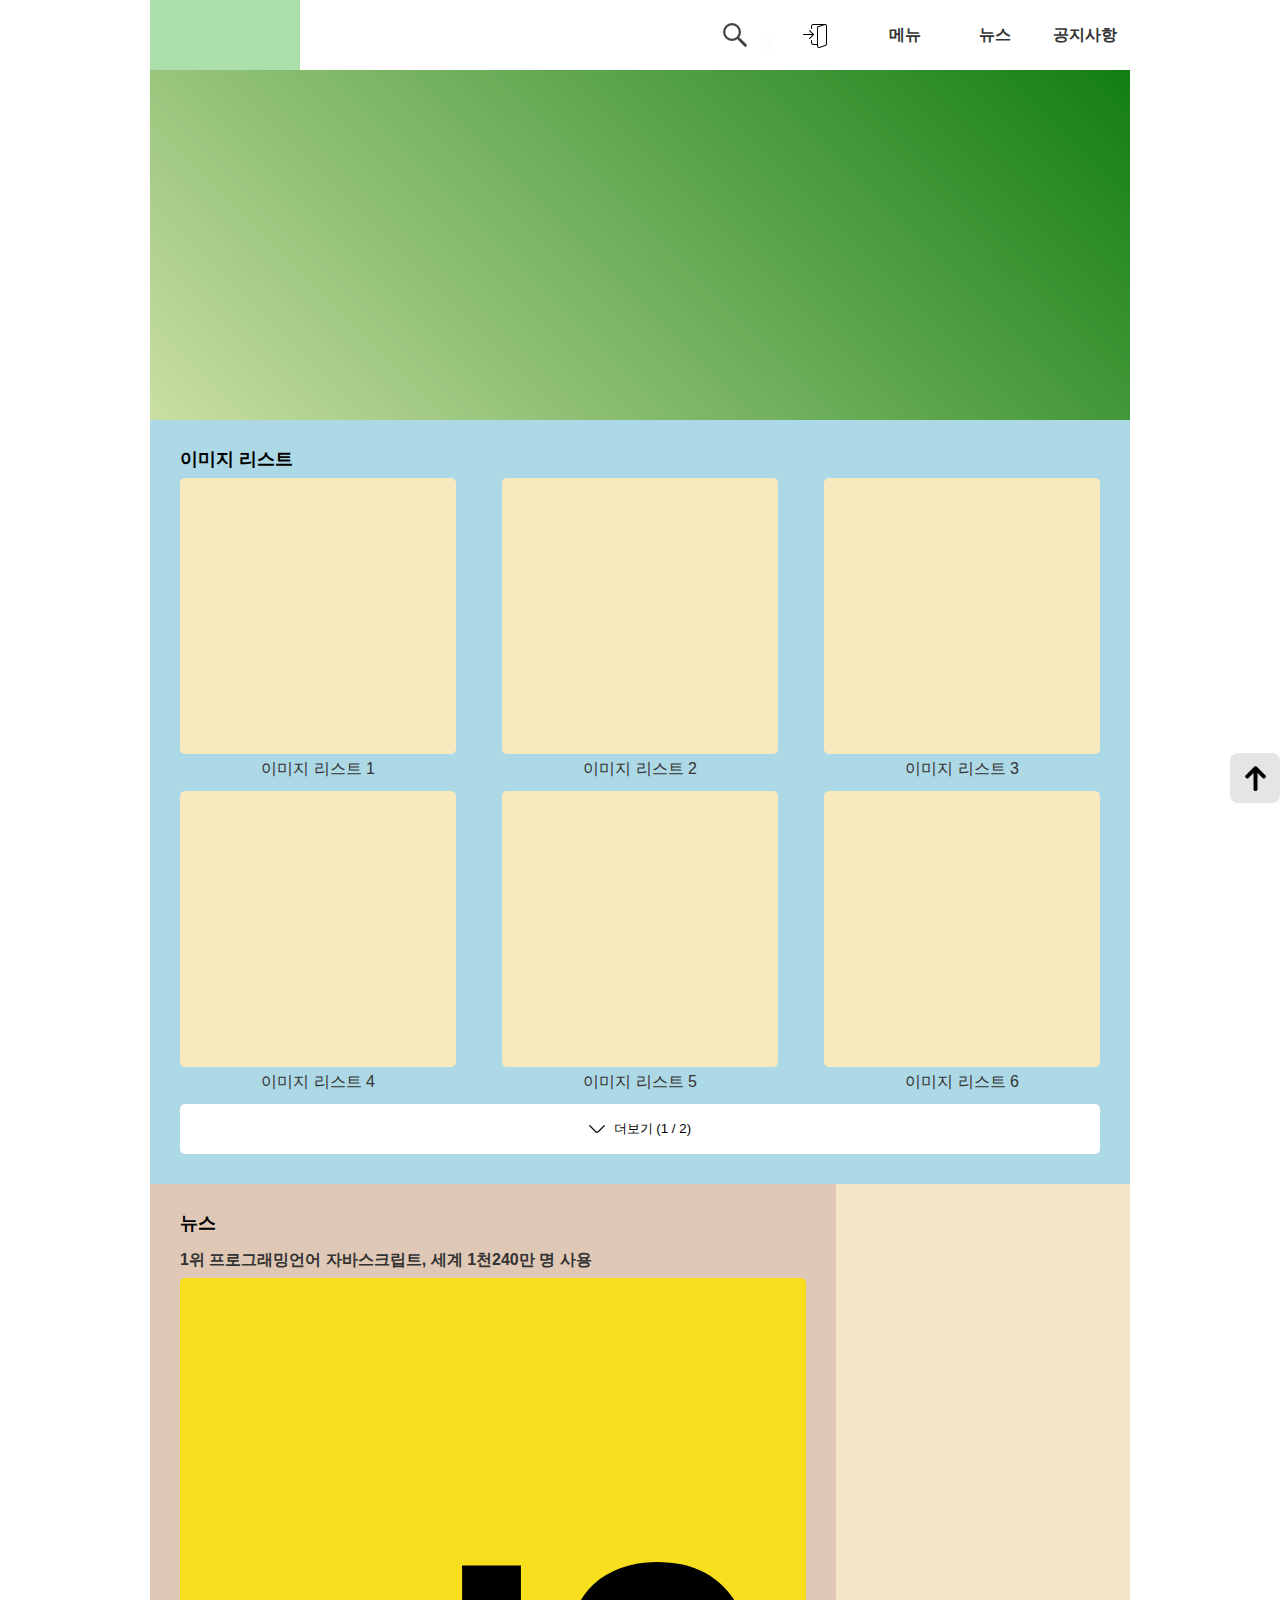
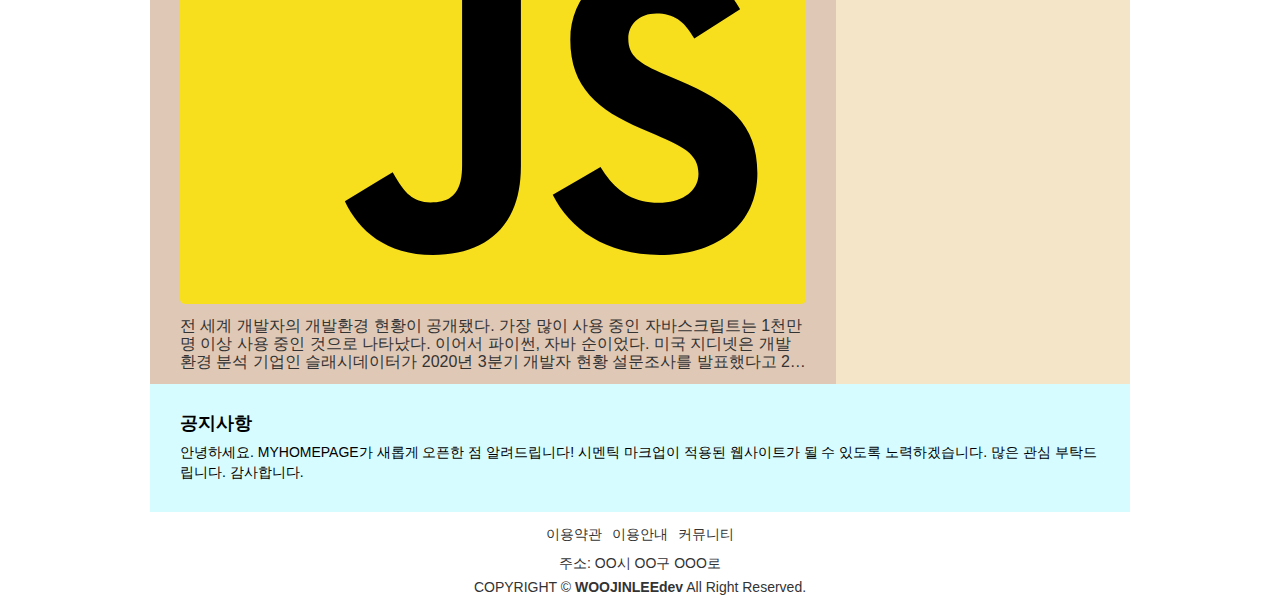
==== index.html @ 9d62cd51 "파일명 변경" ====
<!DOCTYPE html>
<html lang="ko">
<head>
    <meta charset="UTF-8">
    <meta name="viewport" content="width=device-width, initial-scale=1.0">
    <link rel="preconnect" href="https://fonts.gstatic.com">
    <link href="https://fonts.googleapis.com/css2?family=Caveat:wght@700&display=swap" rel="stylesheet">
    <link rel="preconnect" href="https://fonts.gstatic.com">
    <link href="https://fonts.googleapis.com/css2?family=Nanum+Gothic&display=swap" rel="stylesheet">
    <link rel="stylesheet" href="css/index.css">
    <title>My Homepage : Welcome!</title>
</head>
<body class="body">
    <header class="header" id="header">
      <a href="index.html" class="header_link">
        <h1 class="header_title">LOGO</h1>
        <span class="visually_hidden">LOGO</span>
      </a>

      <div class="header_search_gnb_wrap">
          <div class="search hide">
            <input type="button" class="search_back" value="" name="search_back">
            <input type="text" placeholder="검색어를 입력해주세요." class="search_input">
            <input type="button" class="search_button" value="" name="search_button">
          </div>
          
        <button class="search_link"></button>
        <button class="gnb_menu"><span class="visually_hidden">gnb menu</span></button>
      </div>

      <nav class="header_nav hide" aria-label="header">
        <ul class="nav_menu">
          <a href="login.html" class="menu_link login"><li class="menu_li"><img src="img/log-in.png" class="li_img" alt=""><span class="li_text">마이페이지</span></li></a>
          <a href="#header" class="menu_link"><li class="menu_li"><span class="li_text">메뉴</span></li></a>
          <a href="#news" class="menu_link"><li class="menu_li"><span class="li_text">뉴스</span></li></a>
          <a href="#notice" class="menu_link"><li class="menu_li"><span class="li_text">공지사항</span></li></a>
        </ul>
      </nav>
    </header>
  
    <main class="main">
      <div class="banner_wrapper">
        <a href="index.html" class="banner_link">
          <div class="banner">
            <span class="visually_hidden">배너</span>
          </div>
        </a>
      </div>

      <section class="main_section" aria-labelledby="main_section">
        <h2 class="section_title" aria-labelledby="main_section">이미지 리스트</h1>
        <ul class="section_list_group"></ul>
      </div>

        <button type="button" class="more_btn">
            <img src="img/down-arrow.png" class="more_icon" alt="button_image">
            <span class="more_text">더보기</span>
            <span>(1 / 2)</span>
        </button>
      </section>
      
      <div class="article_aside_wrap">
        <article class="main_article" id="news">
          <h2 class="article_title">뉴스</h1>
          <a href="https://zdnet.co.kr/view/?no=20201022110455" class="article_link" target="_blank">
            <h2 class="article_headline">1위 프로그래밍언어 자바스크립트, 세계 1천240만 명 사용</h2>
            <img src="./img/javascript-img.svg" class="article_img" alt="javascript_image">
            <p class="article_content">
              전 세계 개발자의 개발환경 현황이 공개됐다. 가장 많이 사용 중인 자바스크립트는 1천만 명 이상 사용 중인 것으로 나타났다. 
              이어서 파이썬, 자바 순이었다.
              미국 지디넷은 개발환경 분석 기업인 슬래시데이터가 2020년 3분기 개발자 현황 설문조사를 발표했다고 21일(현지시간) 보도했다.
              이번 수치는 슬래시데이터가 2020년 중반 전 세계에서 활동 중인 소프트웨어 개발자 2천130만 명에 대한 추정치를 기반으로 한다.
              설문조사에 따르면 가장 많이 쓰이는 언어는 자바스크립트였다. 자바스크립트는 커피스크립트와 타입스크립트를 포함해 전 세계적으로 1천240만여 명의 개발자가 사용 중인 것으로 나타났다.
            </p>
          </a>
        </article>

        <aside class="main_aside">
          <a href="#" class="aside_ad">
            <span class="visually_hidden">광고</span>
          </a>
        </aside>
      </div>

      <div class="main_notice" id="notice">
        <strong class="notice_title">
          공지사항
        </strong>
        <p class="notice_content">
          안녕하세요. MYHOMEPAGE가 새롭게 오픈한 점 알려드립니다! 
          시멘틱 마크업이 적용된 웹사이트가 될 수 있도록 노력하겠습니다. 
          많은 관심 부탁드립니다. 감사합니다.
        </p>
      </div>

      <div class="top_btn">
        <a href="#header" class="top_link">
          <span class="visually_hidden">TOP</span>
        </a>
      </div>

    </main>

    <footer class="footer">
      <ul class="footer_menu">
          <li class="footer_menu_list"><a href="#" class="footer_link">이용약관</a></li>
          <li class="footer_menu_list"><a href="#" class="footer_link">이용안내</a></li>
          <li class="footer_menu_list"><a href="#" class="footer_link">커뮤니티</a></li>
      </ul>
      <address class="footer_address">
        주소: OO시 OO구 OOO로
      </address>
      <p class="footer_copyright">
          COPYRIGHT © <span class="footer_copyright_text">WOOJINLEEdev</span> All Right Reserved.
      </p>
  </footer>

  <script src="js/header.js"></script>
  <script src="js/index.js"></script>
 
</body>
</html>
---- css/index.css ----
@charset "UTF-8";

/* http://meyerweb.com/eric/tools/css/reset/
   v2.0 | 20110126
   License: none (public domain)
*/

html,
body,
div,
span,
applet,
object,
iframe,
h1,
h2,
h3,
h4,
h5,
h6,
p,
blockquote,
pre,
a,
abbr,
acronym,
address,
big,
cite,
code,
del,
dfn,
em,
img,
ins,
kbd,
q,
s,
samp,
small,
strike,
strong,
sub,
sup,
tt,
var,
b,
u,
i,
center,
dl,
dt,
dd,
ol,
ul,
li,
fieldset,
form,
label,
legend,
table,
caption,
tbody,
tfoot,
thead,
tr,
th,
td,
article,
aside,
canvas,
details,
embed,
figure,
figcaption,
footer,
header,
hgroup,
menu,
nav,
output,
ruby,
section,
summary,
time,
mark,
audio,
video {
  margin: 0;
  padding: 0;
  border: 0;
  font-size: 100%;
  font: inherit;
  vertical-align: baseline;
}
/* HTML5 display-role reset for older browsers */
article,
aside,
details,
figcaption,
figure,
footer,
header,
hgroup,
menu,
nav,
section {
  display: block;
}
body {
  line-height: 1;
}
ol,
ul {
  list-style: none;
}
blockquote,
q {
  quotes: none;
}
blockquote:before,
blockquote:after,
q:before,
q:after {
  content: "";
  content: none;
}
table {
  border-collapse: collapse;
  border-spacing: 0;
}

html,
body {
  font-family: "나눔 고딕", NanumGothic, "돋움", Dotum, sans-serif;
  width: 100%;
  height: 100%;
  margin: 0 auto;
}

.visually_hidden {
  border: 0;
  padding: 0;
  margin: 0;
  position: absolute;
  height: 1px;
  width: 1px;
  overflow: hidden;
  clip: rect(1px, 1px, 1px, 1px);
  clip-path: inset(50%);
}

.header {
  /* display: flex; */
  height: 50px;
  margin: 0 auto;
  position: relative;
  font-size: 0;
  /* justify-content: space-between; */
}

.header::after {
  display: block;
  content: "";
  overflow: hidden;
  clear: both;
}

.header_link {
  display: inline-block;
  width: 100px;
  height: 50px;
  background-color: rgb(171, 224, 171);
}

.header_search_gnb_wrap {
  display: flex;
  float: right;
  width: 65%;
  height: 50px;
  justify-content: flex-end;
}

.search_link {
  display: inline-block;
  background: url("../img/search.png") no-repeat center;
  width: 50px;
  height: 50px;
  font-size: 0;
  text-align: center;
  border: 0;
}

.search_wrapper {
  display: block;
  width: 100%;
  height: 50px;
  font-size: 0;
}

.search_back {
  background: url("../img/free-icon-left-arrow-109618.png") no-repeat center;
  background-size: 80%;
  width: 24px;
  height: 50px;
  border: none;
  padding: 0;
}

.search {
  display: flex;
  flex: 1;
  height: 50px;
  justify-content: flex-end;
}

.search_input {
  display: inline-block;
  width: 50%;
  height: 40px;
  padding: 5px 10px;
  border: none;
  vertical-align: middle;
  outline: none;
  font-size: 14px;
}

.search_button {
  display: inline-block;
  background: url("../img/search.png") no-repeat center;
  width: 50px;
  height: 50px;
  padding: 0;
  border: none;
}

input::-webkit-input-placeholder {
  color: #acacac;
  font-size: 12px;
}

input::-moz-placeholder {
  color: #acacac;
  font-size: 12px;
}

input:-ms-input-placeholder {
  color: #acacac;
  font-size: 12px;
}

input:-moz-placeholder {
  color: #acacac;
  font-size: 12px;
}

/* .search_btn {
  display: inline-block;
  border: none;
  width: 10%;
  background-color: #fff;
  height: 50px;
  padding: 0;
  vertical-align: middle;
}


.search_back_btn {
  display: inline-block;
  border: none;
  width: 10%;
  background-color: #fff;
  height: 50px;
  padding: 0;
  vertical-align: middle;
} */

.menu_link {
  text-decoration: none;
}

.menu_li {
  width: 100%;
  height: 60px;
  line-height: 60px;
  background-color: #fff;
  font-size: 15px;
  font-weight: bold;
  color: #333;
  text-align: center;
}

.li_img {
  vertical-align: middle;
  margin-right: 10px;
}

.login {
  box-shadow: 0 3px 15px 3px rgba(0, 0, 0, 0.08);
}

/* gnb_menu */
.gnb_menu {
  display: inline-block;
  font-size: 1px;
  width: 45px;
  height: 50px;
  color: #333;
  background: linear-gradient(#fff 50%, tranparent 50%);
  border: 0;
}

.gnb_menu {
  position: relative;
  float: right;
  width: 50px;
  height: 50px;
  -webkit-box-sizing: border-box;
  box-sizing: border-box;
  background: #00ff0000;
}

.gnb_menu:before,
.gnb_menu:after {
  display: block;
  content: "";
  position: absolute;
  left: 50%;
  top: 50%;
  width: 36px;
  height: 3px;
  background: #000;
  -webkit-transform: translateX(-50%);
  transform: translateX(-50%);
  -webkit-transition: all 0.8s cubic-bezier(0.23, 1, 0.32, 1);
  transition: all 0.8s cubic-bezier(0.23, 1, 0.32, 1);
}

.gnb_menu:before {
  margin-top: -8px;
}

.gnb_menu:after {
  margin-top: 4px;
}

.gnb_menu.active:before {
  margin-top: -2px;
  -webkit-transform: translateX(-50%) rotate(45deg) translateZ(0);
  transform: translateX(-50%) rotate(45deg) translateZ(0);
}

.gnb_menu.active:after {
  margin-top: -2px;
  -webkit-transform: translateX(-50%) rotate(-45deg) translateZ(0);
  transform: translateX(-50%) rotate(-45deg) translateZ(0);
}

/* =========== */

.hidden {
  display: none;
}

.hide {
  display: none;
}

.banner {
  background-color: rgb(202, 223, 163);
  color: #333;
  height: 250px;
}

.main_section {
  background-color: lightblue;
  padding: 20px;
}

.section_title {
  font-size: 18px;
  font-weight: bold;
  padding-bottom: 10px;
}

.section_list_group {
  display: flex;
  flex-wrap: wrap;
  justify-content: space-between;
}

.second {
  float: left;
}

.second:nth-child(2n) {
  float: right;
}

.list {
  font-size: 14px;
  color: #333;
  text-align: center;
  margin-bottom: 10px;
  width: 47%;
}

.image_wrap {
  display: inline-block;
  margin: 0;
}

.list_image {
  width: 100%;
  border-radius: 5px;
}

.image_text {
  height: 20px;
  line-height: 20px;
  color: #333;
}

.image_link {
  text-decoration: none;
}

.more_btn {
  width: 100%;
  height: 50px;
  background-color: #fff;
  border: none;
  border-radius: 5px;
  cursor: pointer;
}

.more_icon {
  vertical-align: middle;
  margin-right: 5px;
}

.more_text {
  line-height: 16px;
  vertical-align: middle;
}

.article_aside_wrap {
  display: flex;
  flex-direction: column;
  height: 100%;
}

.main_article {
  background-color: rgb(223, 200, 181);
  padding: 20px;
}

.article_title {
  font-size: 18px;
  font-weight: bold;
}

.article_link {
  text-decoration: none;
  color: #333;
}

.article_headline {
  font-size: 16px;
  line-height: 16px;
  font-weight: bold;
  margin-top: 20px;
  margin-bottom: 10px;
  overflow: hidden;
  text-overflow: ellipsis;
  white-space: nowrap;
}

.article_img {
  border-radius: 5px;
}

.article_content {
  display: -webkit-box;
  word-wrap: break-word;
  -webkit-line-clamp: 3;
  -webkit-box-orient: vertical;
  overflow: hidden;
  text-overflow: ellipsis;
  line-height: 18px;
  max-height: 54px;
  margin-top: 10px;
}

.aside_ad {
  display: block;
  width: 100%;
  height: 100px;
  background-color: rgb(245, 229, 200);
}

.main_notice {
  padding: 20px;
  background-color: rgb(215, 252, 255);
}

.notice_title {
  font-size: 18px;
  font-weight: bold;
}

.notice_content {
  display: -webkit-box;
  word-wrap: break-word;
  -webkit-line-clamp: 2;
  -webkit-box-orient: vertical;
  overflow: hidden;
  text-overflow: ellipsis;
  font-size: 12px;
  line-height: 15px;
  max-height: 30px;
  margin-top: 10px;
}

.top_btn {
  position: fixed;
  background: url("../img/up-arrow.png") no-repeat center;
  background-size: 15px 15px;
  width: 30px;
  height: 30px;
  right: 0;
  bottom: 91px;
  border-radius: 8px;
  background-color: rgba(0, 0, 0, 0.1);
  z-index: 10;
}

.top_link {
  position: absolute;
  width: 30px;
  height: 30px;
  line-height: 50px;
  font-size: 20px;
  color: #333;
  text-align: center;
  text-decoration: none;
}

.footer {
  width: 100%;
  margin: 0 auto;
  font-size: 12px;
  color: #333;
  background-color: #fff;
}

.footer_menu {
  display: table;
  padding: 15px 0;
  margin: 0 auto;
}

.footer_menu:after {
  display: block;
  clear: both;
  content: "";
}

.footer_menu_list {
  float: left;
}

.footer_menu_list + .footer_menu_list {
  padding-left: 10px;
}

.footer_link {
  text-decoration: none;
  color: #333;
}

.footer_address {
  text-align: center;
  padding-bottom: 10px;
}

.footer_copyright {
  display: table;
  padding-bottom: 15px;
  margin: 0 auto;
}

.footer_copyright_text {
  font-weight: bold;
}

/* ----- 태블릿 ----- */
@media screen and (min-width: 768px) and (max-width: 1023px) {
  .header {
    height: 60px;
  }

  .header_link {
    width: 120px;
    height: 60px;
  }

  .search_link {
    width: 60px;
    height: 60px;
  }

  .search_img {
    margin: 18px 0;
  }

  .search {
    height: 60px;
  }

  .search_back {
    background-size: 50%;
    width: 40px;
    height: 60px;
  }

  .search_input {
    height: 50px;
    font-size: 15px;
  }

  .search_button {
    width: 60px;
    height: 60px;
  }

  input::-webkit-input-placeholder {
    font-size: 14px;
  }

  input::-moz-placeholder {
    font-size: 14px;
  }

  input:-ms-input-placeholder {
    font-size: 14px;
  }

  input:-moz-placeholder {
    font-size: 14px;
  }

  .gnb_menu {
    width: 60px;
    height: 60px;
  }

  .banner {
    min-height: 350px;
  }

  .image_text {
    height: 30px;
    line-height: 30px;
    font-size: 16px;
  }
}

/* ----- PC ----- */
@media screen and (min-width: 1024px) {
  .header {
    display: flex;
    width: 980px;
    height: 70px;
    justify-content: flex-start;
  }

  .header_link {
    width: 150px;
    height: 70px;
    margin-right: 78px;
    /* margin-right: 176px; */
  }

  .header_search_gnb_wrap {
    width: 40%;
    height: 70px;
  }

  .search {
    height: 70px;
  }

  .search_back {
    background-size: 50%;
    width: 40px;
    height: 70px;
  }

  .search_link {
    display: inline-block;
    width: 70px;
    height: 70px;
  }

  .search_input {
    width: 65%;
    height: 60px;
    font-size: 16px;
  }

  .search_button {
    width: 70px;
    height: 70px;
  }

  /* .search_img {
    display: inline-block;
    margin: 23px 0;
    text-align: center;
  } */

  input::-webkit-input-placeholder {
    font-size: 16px;
  }

  input::-moz-placeholder {
    font-size: 16px;
  }

  input:-ms-input-placeholder {
    font-size: 16px;
  }

  input:-moz-placeholder {
    font-size: 16px;
  }

  .gnb_menu {
    display: none;
  }

  .header_nav {
    display: inline-block;
  }

  .menu_li {
    display: inline-block;
    width: 90px;
    height: 70px;
    line-height: 70px;
    font-size: 16px;
  }

  .login {
    width: 100px;
  }

  .menu_li:hover {
    color: rgb(92, 151, 218);
  }

  .login > .menu_li > .li_text {
    display: none;
  }

  .li_img {
    margin: 0;
  }

  .main {
    width: 980px;
    margin: 0 auto;
  }

  .banner {
    min-height: 350px;
    background: linear-gradient(45deg, rgb(202, 223, 163), rgb(18, 126, 18));
  }

  .main_section {
    padding: 30px;
  }

  .list {
    width: 30%;
  }

  .list_element {
    position: relative;
  }

  .list_image {
    max-width: 300px;
  }

  .image_text {
    height: 25px;
    line-height: 25px;
    font-size: 16px;
  }

  .image_dim {
    display: none;
    position: absolute;
    content: "";
    width: 276px;
    height: 276px;
    top: 0;
    right: 0;
    bottom: 0;
    left: 0;
    background-color: rgba(241, 192, 119, 0.3);
    border-radius: 5px;
  }

  .list_element:hover > .image_dim {
    display: block;
  }

  .second {
    display: inline-block;
  }

  .second + .second {
    float: left;
    margin-left: 46px;
  }

  .second:nth-child(4n) {
    margin-left: 0;
  }

  .article_aside_wrap {
    flex-direction: row;
  }

  .main_article {
    display: inline-block;
    width: calc(70% - 60px);
    max-height: 740px;
    padding: 30px;
  }

  .main_aside {
    width: 30%;
  }

  .aside_ad {
    width: calc(100% - 60px);
    height: calc(100% - 60px);
    padding: 30px;
  }

  .main_notice {
    padding: 30px;
  }

  .notice_content {
    min-height: 40px;
    font-size: 14px;
    line-height: 20px;
  }

  .top_btn {
    width: 50px;
    height: 50px;
    background-size: 25px;
    bottom: 97px;
  }

  .top_link {
    width: 50px;
    height: 50px;
  }

  .footer {
    width: 980px;
    font-size: 14px;
  }

  .hidden {
    display: none;
  }
}
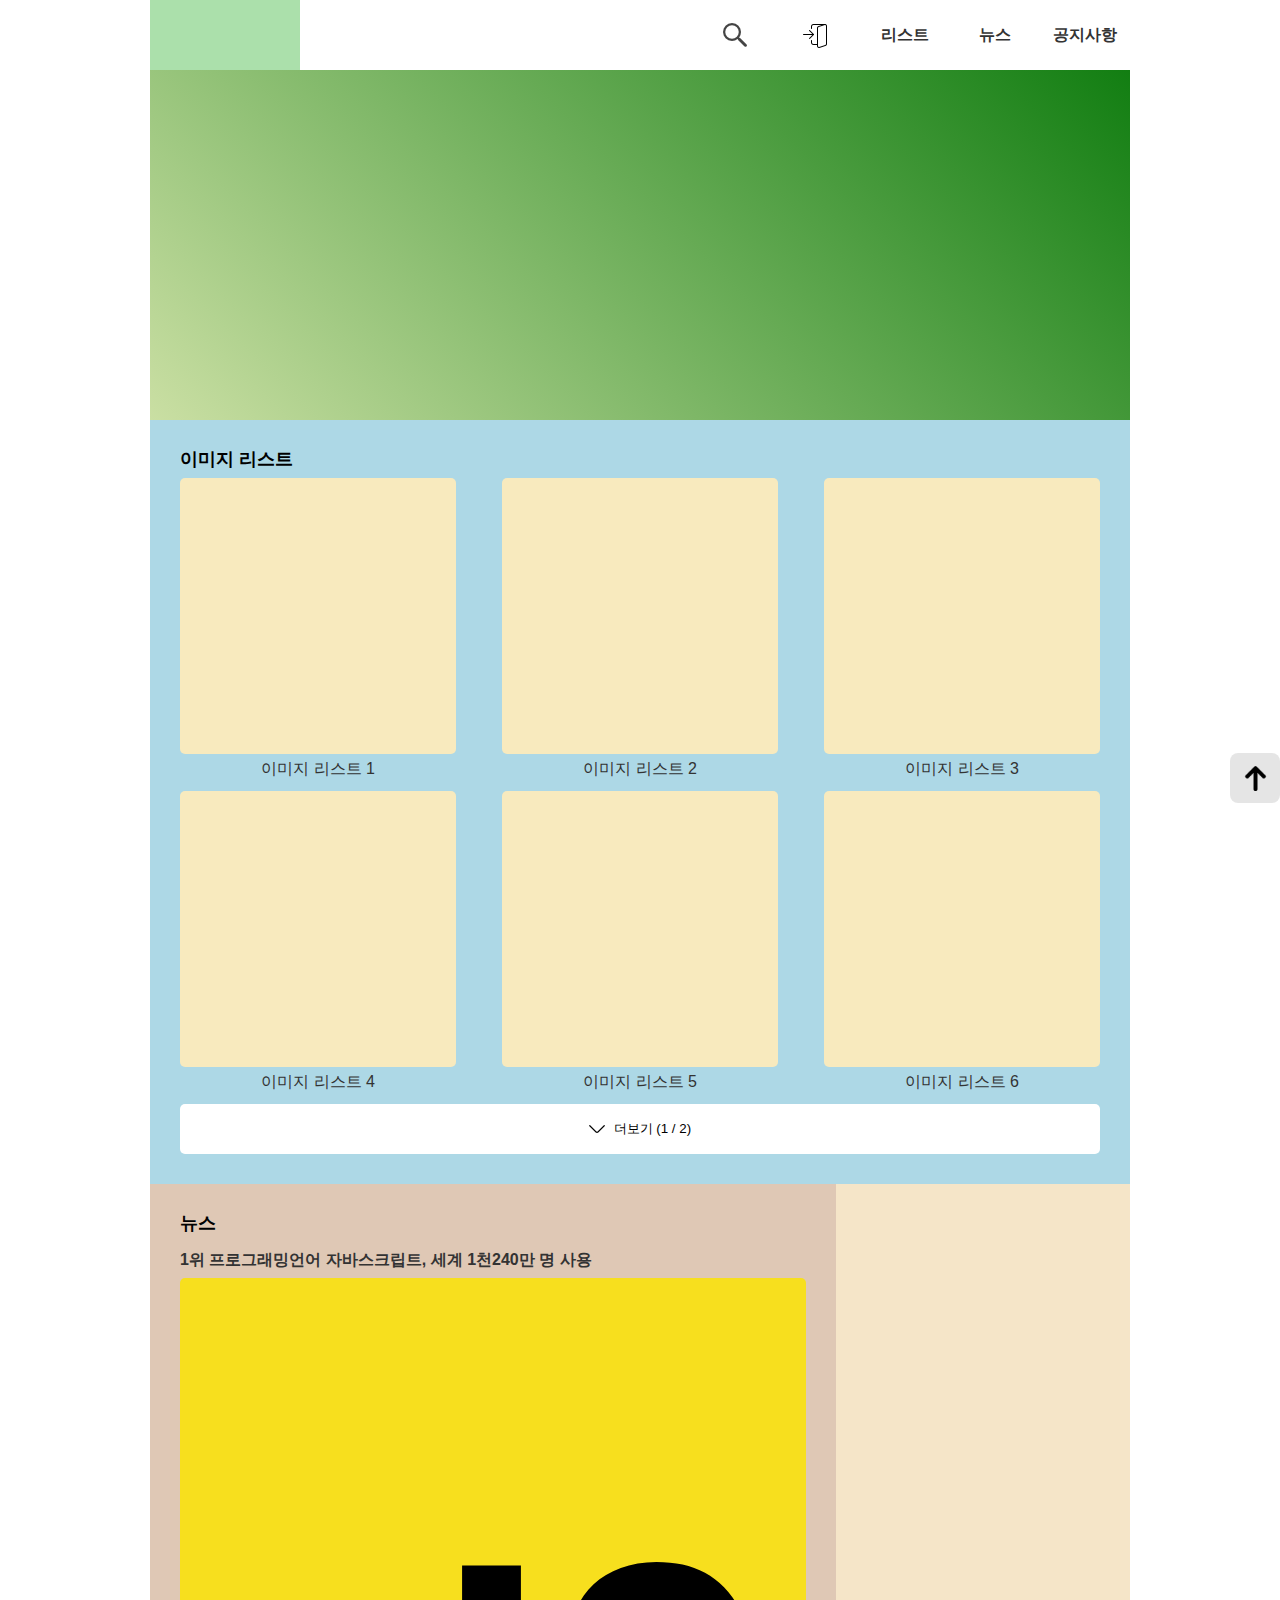
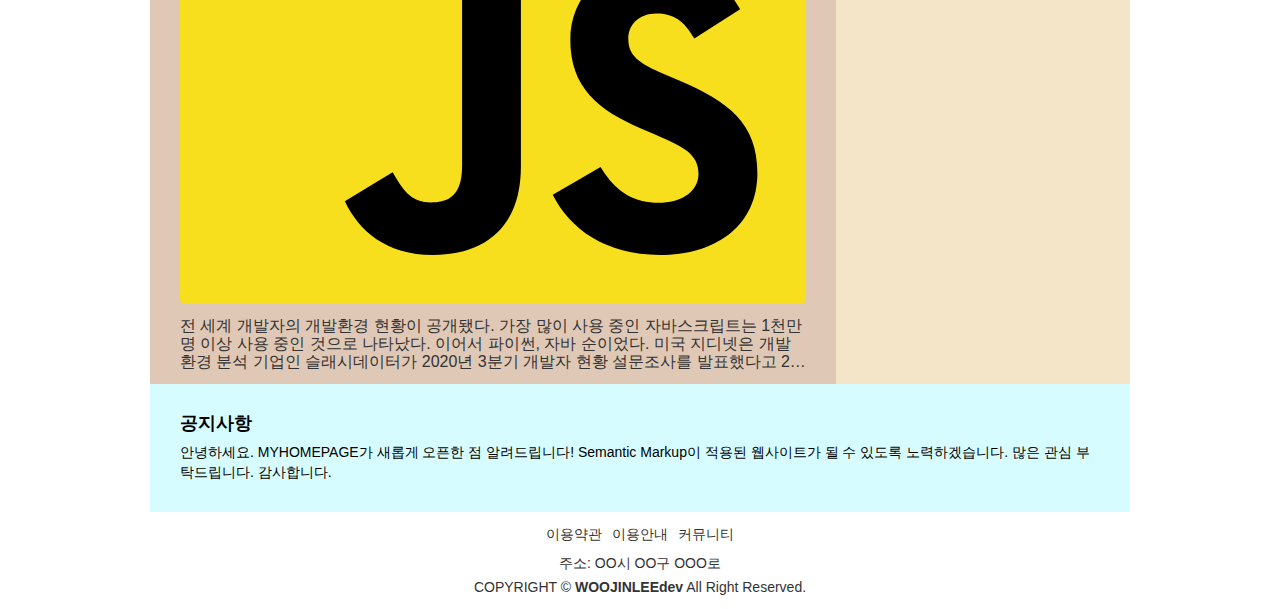
==== commit e0a5dcda: "접근성 개선 및 불필요한 파일 제거" ====
--- a/index.html
+++ b/index.html
@@ -3,8 +3,10 @@
 <head>
     <meta charset="UTF-8">
     <meta name="viewport" content="width=device-width, initial-scale=1.0">
-    <link rel="preconnect" href="https://fonts.gstatic.com">
-    <link href="https://fonts.googleapis.com/css2?family=Caveat:wght@700&display=swap" rel="stylesheet">
+    <meta
+      name="description"
+      content="WOOJINLEEdev의 홈페이지입니다. Semantic Markup을 위해 노력하겠습니다."
+    />
     <link rel="preconnect" href="https://fonts.gstatic.com">
     <link href="https://fonts.googleapis.com/css2?family=Nanum+Gothic&display=swap" rel="stylesheet">
     <link rel="stylesheet" href="css/index.css">
@@ -19,21 +21,21 @@
 
       <div class="header_search_gnb_wrap">
           <div class="search hide">
-            <input type="button" class="search_back" value="" name="search_back">
+            <input type="button" class="search_back" aria-label="검색창 닫기" value="" name="search_back">
             <input type="text" placeholder="검색어를 입력해주세요." class="search_input">
-            <input type="button" class="search_button" value="" name="search_button">
+            <input type="button" class="search_button" value="" name="search_button" aria-label="검색 버튼">
           </div>
           
-        <button class="search_link"></button>
-        <button class="gnb_menu"><span class="visually_hidden">gnb menu</span></button>
+        <button type="button" class="search_link"><span class="visually_hidden">검색</span></button>
+        <button type="button" class="gnb_menu" aria-label="메뉴 버튼"><span class="visually_hidden">gnb menu</span></button>
       </div>
 
-      <nav class="header_nav hide" aria-label="header">
+      <nav class="header_nav hide" aria-label="메뉴">
         <ul class="nav_menu">
-          <a href="login.html" class="menu_link login"><li class="menu_li"><img src="img/log-in.png" class="li_img" alt=""><span class="li_text">마이페이지</span></li></a>
-          <a href="#header" class="menu_link"><li class="menu_li"><span class="li_text">메뉴</span></li></a>
-          <a href="#news" class="menu_link"><li class="menu_li"><span class="li_text">뉴스</span></li></a>
-          <a href="#notice" class="menu_link"><li class="menu_li"><span class="li_text">공지사항</span></li></a>
+          <li class="menu_li"><a href="login.html" class="menu_link login" aria-label="로그인"><img src="img/log-in.png" class="li_img" alt=""><span class="li_text">로그인</span></a></li>
+          <li class="menu_li"><a href="#header" class="menu_link"><span class="li_text">리스트</span></a></li>
+          <li class="menu_li"><a href="#news" class="menu_link"><span class="li_text">뉴스</span></a></li>
+          <li class="menu_li"><a href="#notice" class="menu_link"><span class="li_text">공지사항</span></a></li>
         </ul>
       </nav>
     </header>
@@ -61,9 +63,9 @@
       
       <div class="article_aside_wrap">
         <article class="main_article" id="news">
-          <h2 class="article_title">뉴스</h1>
-          <a href="https://zdnet.co.kr/view/?no=20201022110455" class="article_link" target="_blank">
-            <h2 class="article_headline">1위 프로그래밍언어 자바스크립트, 세계 1천240만 명 사용</h2>
+          <h2 class="article_title">뉴스</h2>
+          <a href="https://zdnet.co.kr/view/?no=20201022110455" class="article_link" rel="noopener noreferer" aria-labelledby="articleHeadline" target="_blank">
+            <h3 class="article_headline" id="articleHeadline">1위 프로그래밍언어 자바스크립트, 세계 1천240만 명 사용</h3>
             <img src="./img/javascript-img.svg" class="article_img" alt="javascript_image">
             <p class="article_content">
               전 세계 개발자의 개발환경 현황이 공개됐다. 가장 많이 사용 중인 자바스크립트는 1천만 명 이상 사용 중인 것으로 나타났다. 
@@ -88,7 +90,7 @@
         </strong>
         <p class="notice_content">
           안녕하세요. MYHOMEPAGE가 새롭게 오픈한 점 알려드립니다! 
-          시멘틱 마크업이 적용된 웹사이트가 될 수 있도록 노력하겠습니다. 
+          Semantic Markup이 적용된 웹사이트가 될 수 있도록 노력하겠습니다. 
           많은 관심 부탁드립니다. 감사합니다.
         </p>
       </div>
--- a/css/index.css
+++ b/css/index.css
@@ -189,6 +189,7 @@
   font-size: 0;
   text-align: center;
   border: 0;
+  cursor: pointer;
 }
 
 .search_wrapper {
@@ -205,6 +206,7 @@
   height: 50px;
   border: none;
   padding: 0;
+  cursor: pointer;
 }
 
 .search {
@@ -232,6 +234,7 @@
   height: 50px;
   padding: 0;
   border: none;
+  cursor: pointer;
 }
 
 input::-webkit-input-placeholder {
@@ -254,29 +257,10 @@
   font-size: 12px;
 }
 
-/* .search_btn {
-  display: inline-block;
-  border: none;
-  width: 10%;
-  background-color: #fff;
-  height: 50px;
-  padding: 0;
-  vertical-align: middle;
-}
-
-
-.search_back_btn {
-  display: inline-block;
-  border: none;
-  width: 10%;
-  background-color: #fff;
-  height: 50px;
-  padding: 0;
-  vertical-align: middle;
-} */
-
 .menu_link {
+  display: block;
   text-decoration: none;
+  color: #333;
 }
 
 .menu_li {
@@ -295,11 +279,6 @@
   margin-right: 10px;
 }
 
-.login {
-  box-shadow: 0 3px 15px 3px rgba(0, 0, 0, 0.08);
-}
-
-/* gnb_menu */
 .gnb_menu {
   display: inline-block;
   font-size: 1px;
@@ -714,12 +693,6 @@
     height: 70px;
   }
 
-  /* .search_img {
-    display: inline-block;
-    margin: 23px 0;
-    text-align: center;
-  } */
-
   input::-webkit-input-placeholder {
     font-size: 16px;
   }
@@ -756,12 +729,17 @@
     width: 100px;
   }
 
-  .menu_li:hover {
+  .menu_li > .login > .li_text {
+    display: none;
+  }
+
+  .menu_link {
+    width: 90px;
+    height: 70px;
+  }
+
+  .menu_link:hover {
     color: rgb(92, 151, 218);
-  }
-
-  .login > .menu_li > .li_text {
-    display: none;
   }
 
   .li_img {
